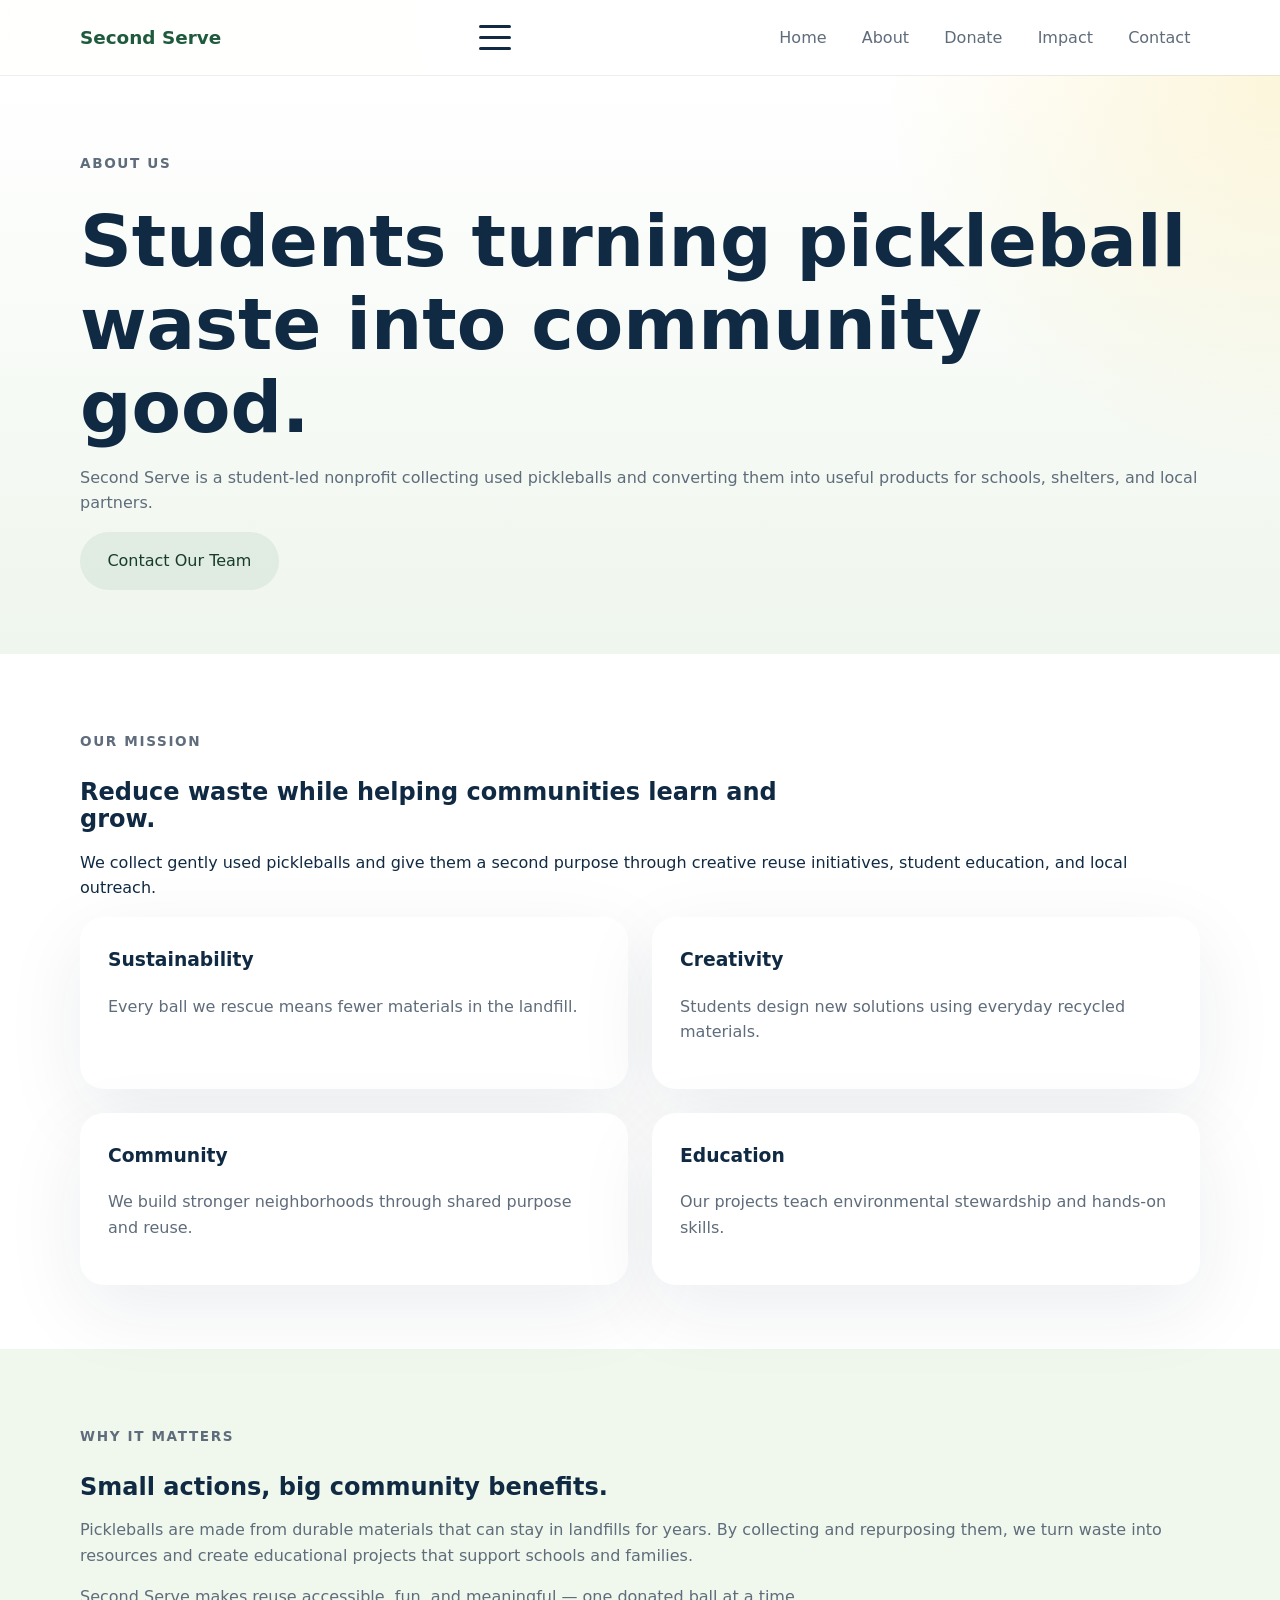
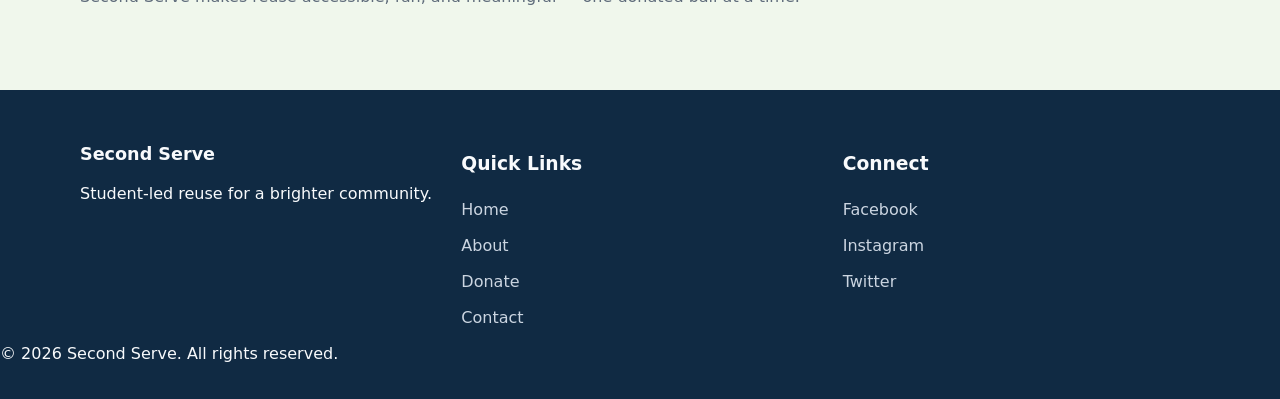
==== about.html @ 537f0388 "Add Second Serve multi-page nonprofit website" ====
<!DOCTYPE html>
<html lang="en">
<head>
  <meta charset="UTF-8">
  <meta name="viewport" content="width=device-width, initial-scale=1.0">
  <title>About | Second Serve</title>
  <meta name="description" content="Learn about Second Serve, a student-led nonprofit that gives used pickleballs a second life for schools and communities.">
  <meta property="og:title" content="About Second Serve">
  <meta property="og:description" content="Learn about our mission, values, and community impact.">
  <link rel="icon" href="images/favicon.svg" type="image/svg+xml">
  <link rel="stylesheet" href="css/style.css">
</head>
<body>
  <header class="site-header">
    <div class="container header-inner">
      <a class="brand" href="index.html">Second Serve</a>
      <button class="mobile-nav-toggle" aria-controls="main-navigation" aria-expanded="false">
        <span class="sr-only">Open navigation menu</span>
        <span class="bar"></span>
        <span class="bar"></span>
        <span class="bar"></span>
      </button>
      <nav id="main-navigation" class="site-nav" aria-label="Main navigation">
        <a href="index.html">Home</a>
        <a href="about.html">About</a>
        <a href="donate.html">Donate</a>
        <a href="impact.html">Impact</a>
        <a href="contact.html">Contact</a>
      </nav>
    </div>
  </header>

  <main>
    <section class="section-primary page-hero">
      <div class="container">
        <div class="page-hero-copy scroll-fade">
          <p class="eyebrow">About Us</p>
          <h1>Students turning pickleball waste into community good.</h1>
          <p>Second Serve is a student-led nonprofit collecting used pickleballs and converting them into useful products for schools, shelters, and local partners.</p>
          <a class="button button-secondary" href="contact.html">Contact Our Team</a>
        </div>
      </div>
    </section>

    <section class="section-white" id="mission">
      <div class="container">
        <div class="section-header scroll-fade">
          <p class="eyebrow">Our Mission</p>
          <h2>Reduce waste while helping communities learn and grow.</h2>
        </div>
        <p class="scroll-fade">We collect gently used pickleballs and give them a second purpose through creative reuse initiatives, student education, and local outreach.</p>
        <div class="about-grid scroll-fade">
          <div class="feature-card">
            <h3>Sustainability</h3>
            <p>Every ball we rescue means fewer materials in the landfill.</p>
          </div>
          <div class="feature-card">
            <h3>Creativity</h3>
            <p>Students design new solutions using everyday recycled materials.</p>
          </div>
          <div class="feature-card">
            <h3>Community</h3>
            <p>We build stronger neighborhoods through shared purpose and reuse.</p>
          </div>
          <div class="feature-card">
            <h3>Education</h3>
            <p>Our projects teach environmental stewardship and hands-on skills.</p>
          </div>
        </div>
      </div>
    </section>

    <section class="section-light" id="story">
      <div class="container">
        <div class="section-header scroll-fade">
          <p class="eyebrow">Why It Matters</p>
          <h2>Small actions, big community benefits.</h2>
        </div>
        <div class="text-block scroll-fade">
          <p>Pickleballs are made from durable materials that can stay in landfills for years. By collecting and repurposing them, we turn waste into resources and create educational projects that support schools and families.</p>
          <p>Second Serve makes reuse accessible, fun, and meaningful — one donated ball at a time.</p>
        </div>
      </div>
    </section>
  </main>

  <footer class="site-footer">
    <div class="container footer-grid">
      <div>
        <p class="footer-brand">Second Serve</p>
        <p>Student-led reuse for a brighter community.</p>
      </div>
      <div>
        <h3>Quick Links</h3>
        <nav class="footer-nav" aria-label="Footer navigation">
          <a href="index.html">Home</a>
          <a href="about.html">About</a>
          <a href="donate.html">Donate</a>
          <a href="contact.html">Contact</a>
        </nav>
      </div>
      <div>
        <h3>Connect</h3>
        <div class="social-links">
          <a href="#">Facebook</a>
          <a href="#">Instagram</a>
          <a href="#">Twitter</a>
        </div>
      </div>
    </div>
    <p class="copyright">© 2026 Second Serve. All rights reserved.</p>
  </footer>

  <script src="js/script.js"></script>
</body>
</html>
---- css/style.css ----
/* Global styles */
:root {
  color-scheme: light;
  font-family: Inter, system-ui, -apple-system, BlinkMacSystemFont, "Segoe UI", sans-serif;
  font-size: 16px;
  line-height: 1.6;
  color: #102a43;
  background: #f7fafc;
  --bg: #f7fafc;
  --surface: #ffffff;
  --surface-alt: #f0f7ec;
  --primary: #f3d24c;
  --primary-dark: #d6b331;
  --accent: #1f5a3d;
  --accent-dark: #173d2a;
  --text: #102a43;
  --muted: #5f6c7b;
  --shadow: 0 24px 80px rgba(16, 42, 67, 0.08);
  --radius: 24px;
}

* {
  box-sizing: border-box;
}

html {
  scroll-behavior: smooth;
}

body {
  margin: 0;
  background: radial-gradient(circle at top left, rgba(243, 210, 76, 0.15), transparent 26%),
    linear-gradient(180deg, #f7fafc 0%, #f0f7ec 100%);
  color: var(--text);
}

img {
  max-width: 100%;
  display: block;
}

a {
  color: inherit;
  text-decoration: none;
}

button,
input,
textarea {
  font: inherit;
}

button {
  cursor: pointer;
}

::selection {
  background: rgba(243, 210, 76, 0.35);
}

.sr-only {
  position: absolute;
  width: 1px;
  height: 1px;
  margin: -1px;
  padding: 0;
  border: 0;
  overflow: hidden;
  clip: rect(0 0 0 0);
  clip-path: inset(50%);
  white-space: nowrap;
}

.container {
  width: min(1120px, calc(100% - 2rem));
  margin: 0 auto;
}

.site-header {
  position: sticky;
  top: 0;
  z-index: 20;
  background: rgba(255, 255, 255, 0.92);
  backdrop-filter: blur(18px);
  box-shadow: 0 1px 0 rgba(16, 42, 67, 0.08);
}

.header-inner {
  display: flex;
  align-items: center;
  justify-content: space-between;
  gap: 1rem;
  padding: 1rem 0;
}

.brand {
  font-weight: 700;
  font-size: 1.15rem;
  color: var(--accent);
}

.site-nav {
  display: flex;
  flex-wrap: wrap;
  gap: 1rem;
}

.site-nav a {
  color: var(--muted);
  padding: 0.55rem 0.6rem;
  border-radius: 999px;
}

.site-nav a:hover,
.site-nav a:focus-visible {
  background: rgba(31, 90, 61, 0.08);
  color: var(--accent);
  outline: none;
}

.mobile-nav-toggle {
  border: 0;
  background: transparent;
  display: inline-flex;
  flex-direction: column;
  justify-content: space-between;
  gap: 0.25rem;
  width: 2rem;
  height: 1.6rem;
  padding: 0;
}

.bar {
  width: 100%;
  height: 3px;
  background: var(--text);
  border-radius: 999px;
}

.hero,
.page-hero {
  padding: 4rem 0;
}

.hero-grid,
.about-grid,
.cards-grid,
.impact-grid,
.guide-grid,
.footer-grid {
  display: grid;
  gap: 1.5rem;
}

.hero-grid {
  grid-template-columns: 1.1fr 0.9fr;
  align-items: center;
}

.hero-copy h1,
.page-hero-copy h1 {
  font-size: clamp(2.75rem, 6vw, 4.5rem);
  margin: 0.75rem 0 1rem;
  line-height: 1.05;
}

.hero-copy p,
.page-hero-copy p,
.section-header p,
.text-block p,
.feature-card p,
.info-card p,
.guide-card p,
.story-card p,
.contact-copy p {
  color: var(--muted);
}

.eyebrow {
  display: inline-flex;
  align-items: center;
  gap: 0.5rem;
  font-size: 0.85rem;
  font-weight: 700;
  letter-spacing: 0.12em;
  text-transform: uppercase;
  color: var(--accent);
}

.button {
  display: inline-flex;
  align-items: center;
  justify-content: center;
  padding: 0.95rem 1.65rem;
  border-radius: 999px;
  border: 1px solid transparent;
  transition: transform 180ms ease, background-color 180ms ease, color 180ms ease, box-shadow 180ms ease;
}

.button:hover,
.button:focus-visible {
  transform: translateY(-1px);
  outline: none;
}

.button-primary {
  background: var(--primary);
  color: var(--accent-dark);
  box-shadow: 0 18px 30px rgba(243, 210, 76, 0.22);
}

.button-secondary {
  background: rgba(31, 90, 61, 0.08);
  color: var(--accent-dark);
}

.section-primary {
  background: radial-gradient(circle at top right, rgba(243, 210, 76, 0.2), transparent 28%),
    linear-gradient(180deg, #ffffff 0%, #eff6ed 100%);
}

.section-light,
.section-white {
  padding: 4rem 0;
}

.section-white {
  background: var(--surface);
}

.section-light {
  background: var(--surface-alt);
}

.section-header h2,
.page-hero h1 {
  margin: 0.75rem 0 1rem;
  line-height: 1.15;
}

.section-header {
  max-width: 720px;
}

.about-grid {
  grid-template-columns: repeat(2, minmax(0, 1fr));
}

.feature-card,
.info-card,
.action-card,
.story-card,
.guide-card,
.impact-card,
.map-placeholder,
.contact-form {
  background: var(--surface);
  border-radius: var(--radius);
  box-shadow: var(--shadow);
  padding: 1.75rem;
}

.feature-card h3,
.info-card h3,
.action-card h3,
.story-card h3,
.guide-card h3 {
  margin-top: 0;
}

.info-card,
.action-card,
.story-card,
.guide-card,
.impact-card {
  transition: transform 180ms ease, box-shadow 180ms ease, border-color 180ms ease;
}

.info-card:hover,
.action-card:hover,
.story-card:hover,
.guide-card:hover {
  transform: translateY(-6px);
  box-shadow: 0 26px 60px rgba(16, 42, 67, 0.12);
}

.cards-grid {
  grid-template-columns: repeat(auto-fit, minmax(220px, 1fr));
}

.timeline {
  display: grid;
  grid-template-columns: repeat(7, minmax(0, 1fr));
  gap: 1rem;
  align-items: center;
}

.timeline-step,
.timeline-separator {
  padding: 1rem;
  text-align: center;
}

.timeline-step {
  background: var(--surface);
  border-radius: 18px;
  box-shadow: var(--shadow);
}

.timeline-separator {
  color: var(--accent);
  font-size: 1.4rem;
}

.impact-grid {
  grid-template-columns: repeat(auto-fit, minmax(190px, 1fr));
}

.impact-card {
  text-align: center;
}

.impact-value {
  font-size: 2.3rem;
  font-weight: 700;
  margin: 0 0 0.5rem;
  color: var(--accent-dark);
}

.map-placeholder {
  min-height: 280px;
  display: grid;
  place-items: center;
}

.map-placeholder img {
  width: min(100%, 620px);
}

.contact-section {
  display: grid;
  gap: 2rem;
}

.contact-form {
  max-width: 560px;
}

.contact-form label {
  display: block;
  margin-top: 1.1rem;
  margin-bottom: 0.5rem;
  font-weight: 700;
}

.contact-form input,
.contact-form textarea {
  width: 100%;
  border: 1px solid rgba(16, 42, 67, 0.12);
  border-radius: 16px;
  padding: 0.95rem 1rem;
  background: #fff;
}

.contact-form input:focus,
.contact-form textarea:focus {
  outline: 2px solid rgba(243, 210, 76, 0.45);
  outline-offset: 2px;
}

.form-success {
  margin-top: 1rem;
  color: #166534;
  font-weight: 600;
  min-height: 1.2rem;
}

.site-footer {
  background: #102a43;
  color: #f8fafc;
  padding: 2.5rem 0 2rem;
}

.footer-grid {
  grid-template-columns: repeat(auto-fit, minmax(220px, 1fr));
}

.footer-brand {
  font-size: 1.1rem;
  font-weight: 700;
  margin-bottom: 0.8rem;
}

.footer-nav,
.social-links {
  display: grid;
  gap: 0.65rem;
}

.footer-nav a,
.social-links a {
  color: #cbd5e1;
}

.footer-nav a:hover,
.social-links a:hover {
  color: #ffffff;
}

footer p {
  margin: 0.65rem 0 0;
}

@media (max-width: 900px) {
  .hero-grid,
  .timeline {
    grid-template-columns: 1fr;
  }

  .timeline {
    grid-template-columns: 1fr;
  }
}

@media (max-width: 720px) {
  .hero,
  .page-hero,
  .section-light,
  .section-white {
    padding: 3rem 0;
  }

  .header-inner {
    flex-wrap: wrap;
  }

  .site-nav {
    display: none;
    width: 100%;
    flex-direction: column;
    padding: 1rem 0;
  }

  .site-nav.open {
    display: flex;
  }

  .contact-section {
    grid-template-columns: 1fr;
  }
}

@media (prefers-reduced-motion: reduce) {
  *,
  *::before,
  *::after {
    animation-duration: 0.01ms !important;
    animation-iteration-count: 1 !important;
    transition-duration: 0.01ms !important;
    scroll-behavior: auto !important;
  }
}
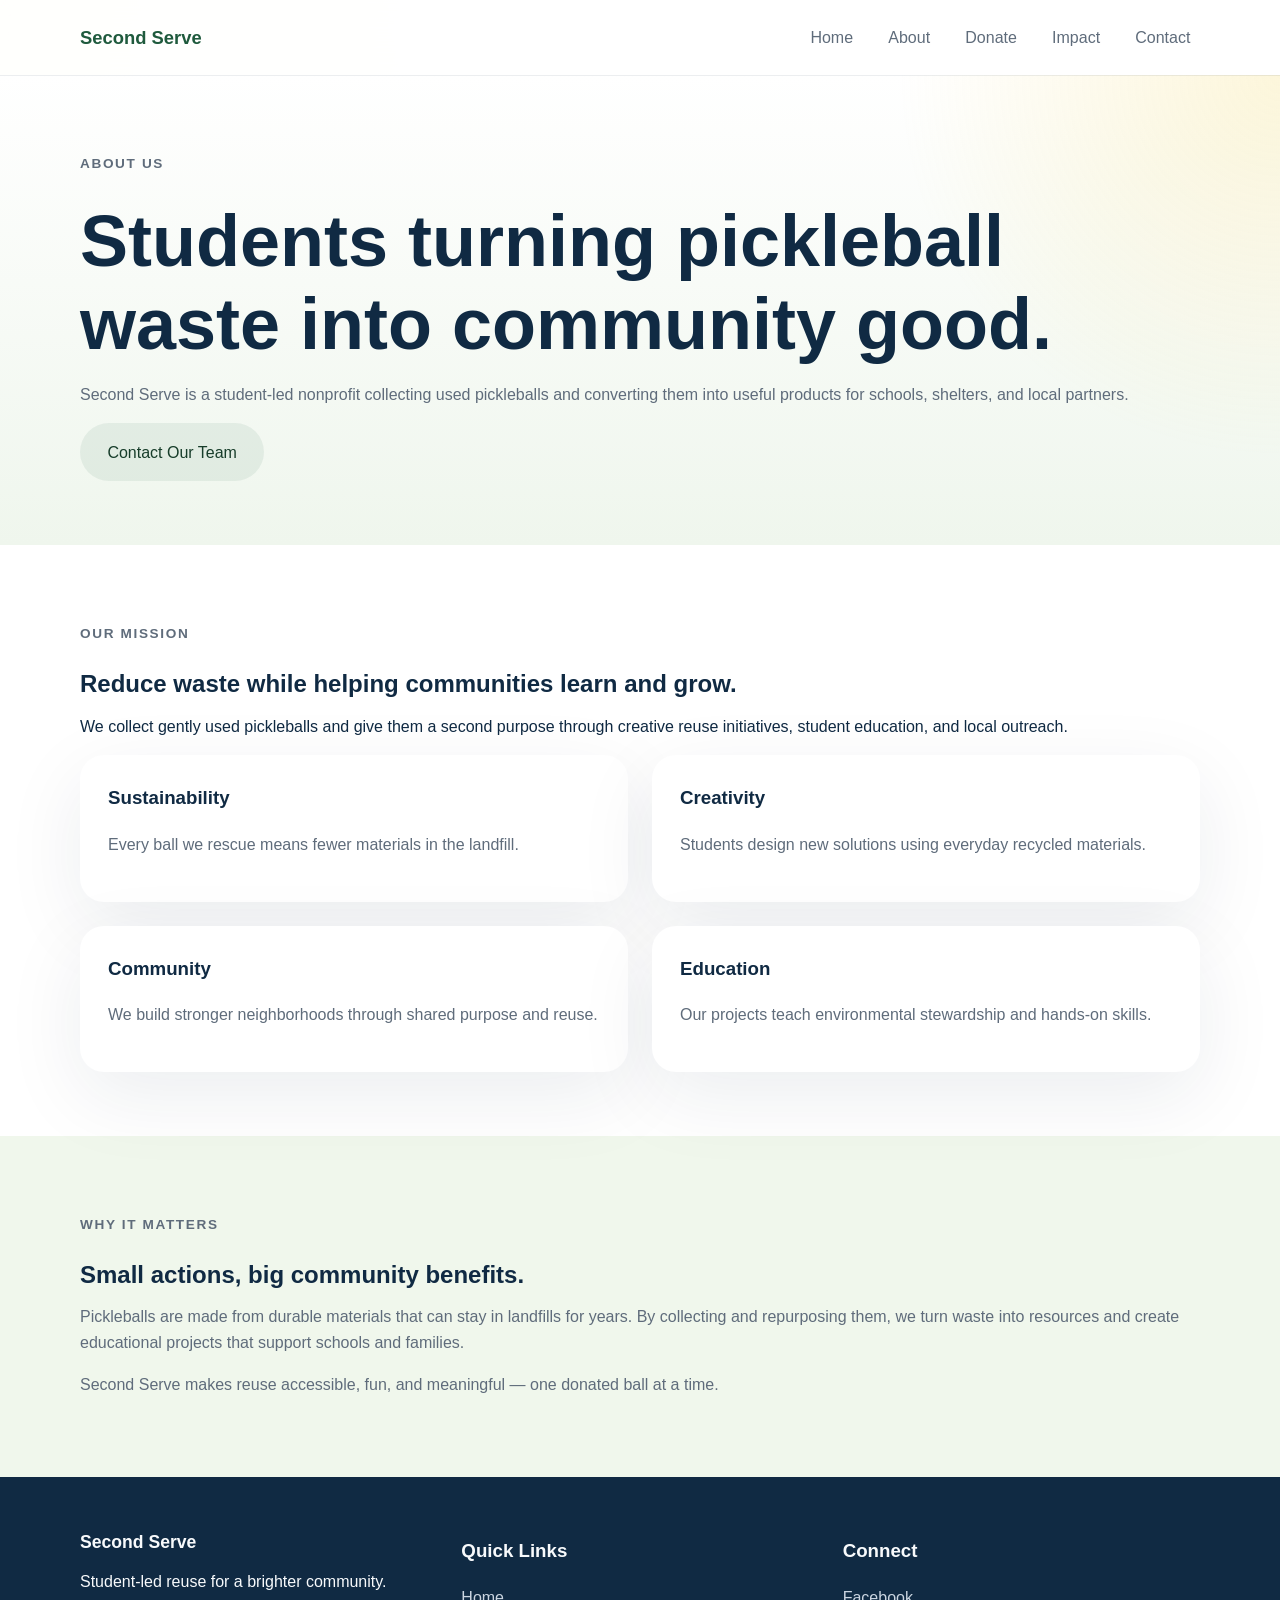
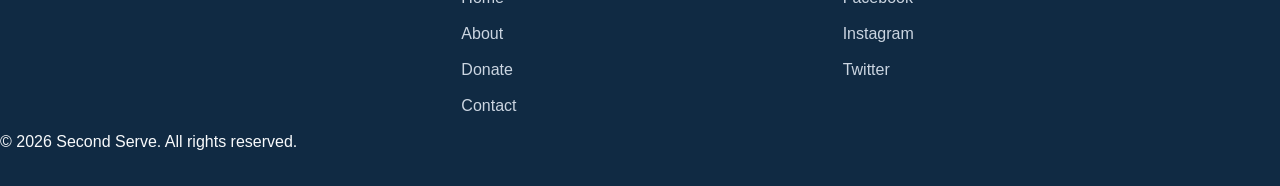
==== commit 7dde66c7: "Remove unused menu icon and update typography" ====
--- a/about.html
+++ b/about.html
@@ -14,12 +14,6 @@
   <header class="site-header">
     <div class="container header-inner">
       <a class="brand" href="index.html">Second Serve</a>
-      <button class="mobile-nav-toggle" aria-controls="main-navigation" aria-expanded="false">
-        <span class="sr-only">Open navigation menu</span>
-        <span class="bar"></span>
-        <span class="bar"></span>
-        <span class="bar"></span>
-      </button>
       <nav id="main-navigation" class="site-nav" aria-label="Main navigation">
         <a href="index.html">Home</a>
         <a href="about.html">About</a>
--- a/css/style.css
+++ b/css/style.css
@@ -1,7 +1,7 @@
 /* Global styles */
 :root {
   color-scheme: light;
-  font-family: Inter, system-ui, -apple-system, BlinkMacSystemFont, "Segoe UI", sans-serif;
+  font-family: "Segoe UI", "Segoe UI Variable", "Helvetica Neue", Arial, sans-serif;
   font-size: 16px;
   line-height: 1.6;
   color: #102a43;
@@ -94,7 +94,8 @@
 }
 
 .brand {
-  font-weight: 700;
+  font-family: "Trebuchet MS", "Segoe UI", sans-serif;
+  font-weight: 800;
   font-size: 1.15rem;
   color: var(--accent);
 }
@@ -118,24 +119,6 @@
   outline: none;
 }
 
-.mobile-nav-toggle {
-  border: 0;
-  background: transparent;
-  display: inline-flex;
-  flex-direction: column;
-  justify-content: space-between;
-  gap: 0.25rem;
-  width: 2rem;
-  height: 1.6rem;
-  padding: 0;
-}
-
-.bar {
-  width: 100%;
-  height: 3px;
-  background: var(--text);
-  border-radius: 999px;
-}
 
 .hero,
 .page-hero {
@@ -435,14 +418,10 @@
   }
 
   .site-nav {
-    display: none;
+    display: flex;
     width: 100%;
     flex-direction: column;
     padding: 1rem 0;
-  }
-
-  .site-nav.open {
-    display: flex;
   }
 
   .contact-section {
